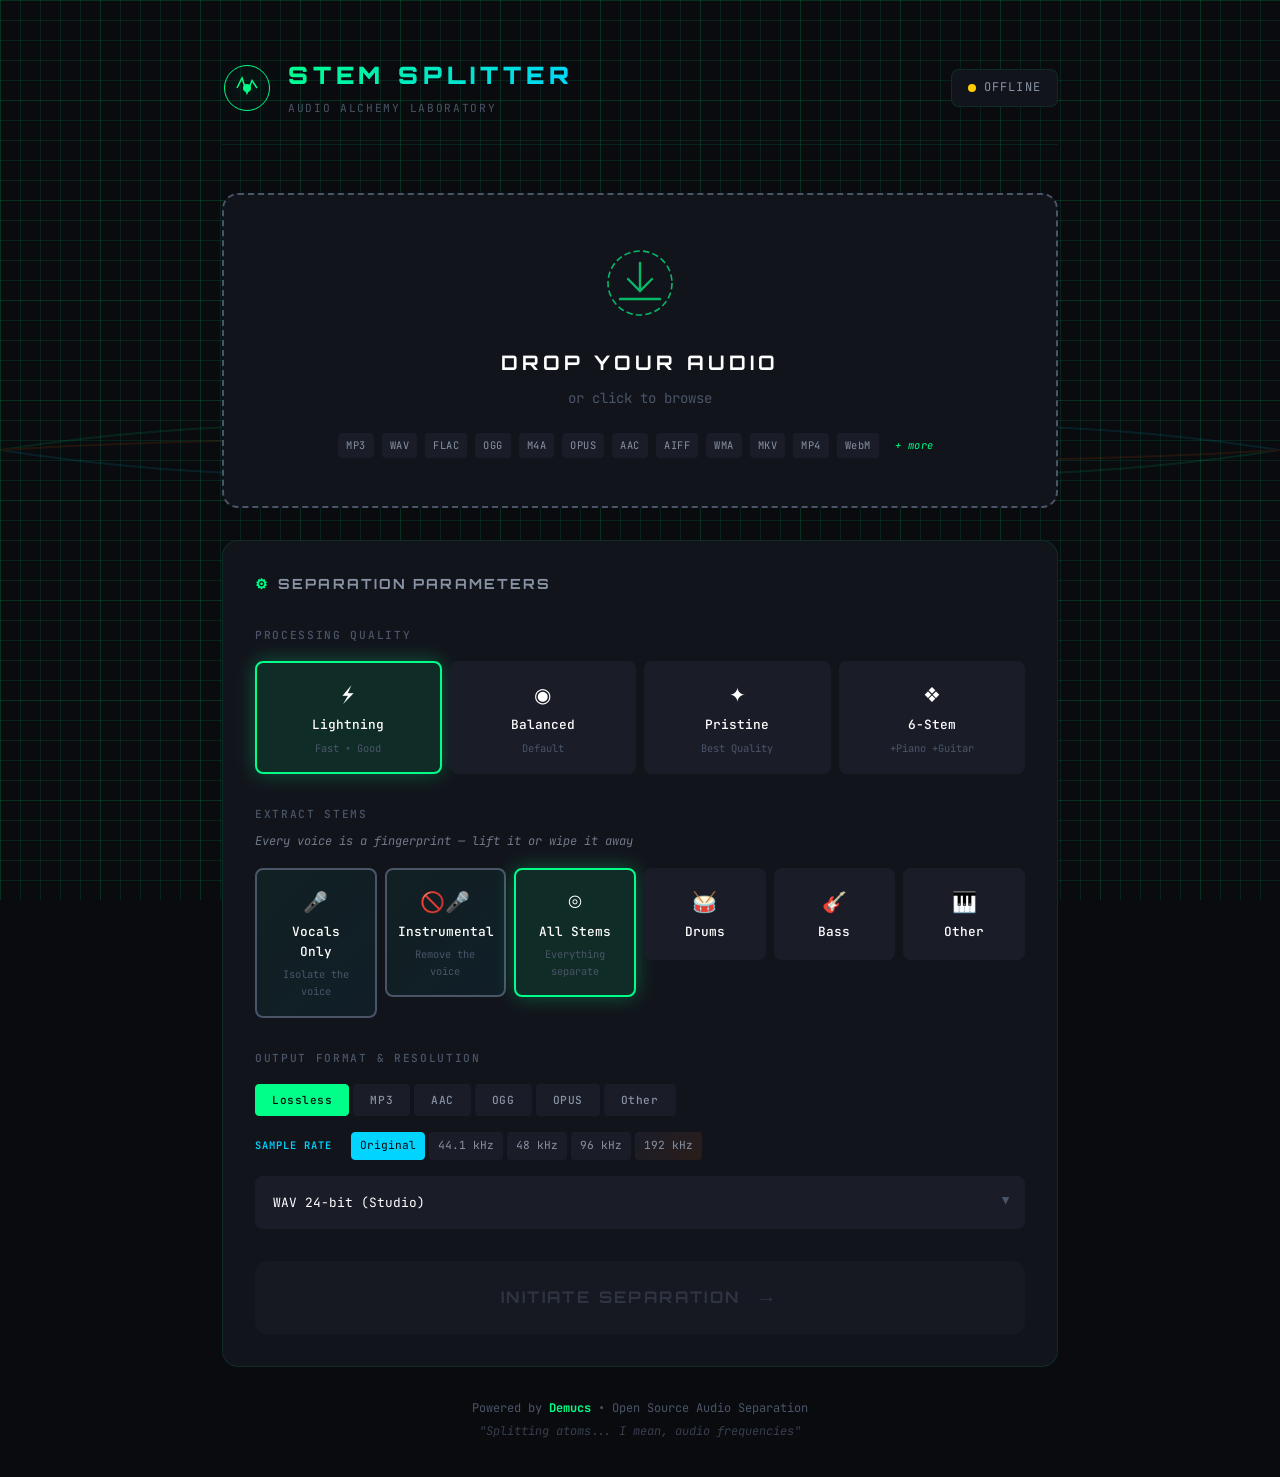
==== templates/index.html @ d4961a76 "🎛️ Initial commit: STEM SPLITTER - Audio Alchemy Laboratory Features: - Drag & drop any audio format" ====
<!DOCTYPE html>
<html lang="en">
<head>
    <meta charset="UTF-8">
    <meta name="viewport" content="width=device-width, initial-scale=1.0">
    <title>STEM SPLITTER | Audio Alchemy Lab</title>
    <link rel="preconnect" href="https://fonts.googleapis.com">
    <link rel="preconnect" href="https://fonts.gstatic.com" crossorigin>
    <link href="https://fonts.googleapis.com/css2?family=Orbitron:wght@400;700;900&family=JetBrains+Mono:wght@300;400;500&display=swap" rel="stylesheet">
    <link rel="stylesheet" href="/static/style.css">
</head>
<body>
    <!-- Animated background grid -->
    <div class="grid-bg"></div>
    
    <!-- Oscilloscope lines decoration -->
    <svg class="oscilloscope-bg" viewBox="0 0 1000 200" preserveAspectRatio="none">
        <path class="wave wave-1" d="M0,100 Q250,50 500,100 T1000,100" />
        <path class="wave wave-2" d="M0,100 Q250,150 500,100 T1000,100" />
        <path class="wave wave-3" d="M0,100 Q250,80 500,100 T1000,100" />
    </svg>

    <div class="container">
        <!-- Header -->
        <header class="header">
            <div class="logo">
                <div class="logo-icon">
                    <svg viewBox="0 0 100 100">
                        <circle cx="50" cy="50" r="45" fill="none" stroke="currentColor" stroke-width="2"/>
                        <path d="M30,50 L40,30 L50,60 L60,35 L70,50" fill="none" stroke="currentColor" stroke-width="3"/>
                        <circle cx="50" cy="50" r="8" fill="currentColor"/>
                    </svg>
                </div>
                <div class="logo-text">
                    <h1>STEM SPLITTER</h1>
                    <span class="tagline">Audio Alchemy Laboratory</span>
                </div>
            </div>
            <div class="system-status">
                <div class="status-indicator" id="deviceStatus">
                    <span class="status-dot"></span>
                    <span class="status-text">Detecting...</span>
                </div>
            </div>
        </header>

        <!-- Main Content -->
        <main class="main">
            <!-- Drop Zone -->
            <div class="drop-zone" id="dropZone">
                <div class="drop-zone-content">
                    <div class="drop-icon">
                        <svg viewBox="0 0 100 100">
                            <circle cx="50" cy="50" r="40" fill="none" stroke="currentColor" stroke-width="2" stroke-dasharray="8 4"/>
                            <path d="M50,25 L50,60 M35,45 L50,60 L65,45" fill="none" stroke="currentColor" stroke-width="3" stroke-linecap="round"/>
                            <path d="M25,70 L75,70" fill="none" stroke="currentColor" stroke-width="3" stroke-linecap="round"/>
                        </svg>
                    </div>
                    <h2>DROP YOUR AUDIO</h2>
                    <p>or click to browse</p>
                    <div class="format-tags">
                        <span>MP3</span>
                        <span>WAV</span>
                        <span>FLAC</span>
                        <span>OGG</span>
                        <span>M4A</span>
                        <span>OPUS</span>
                        <span>AAC</span>
                        <span>AIFF</span>
                        <span>WMA</span>
                        <span>MKV</span>
                        <span>MP4</span>
                        <span>WebM</span>
                        <span class="format-etc">+ more</span>
                    </div>
                </div>
                <input type="file" id="fileInput" accept="audio/*,video/*,.mp3,.wav,.flac,.ogg,.m4a,.aac,.wma,.aiff,.opus,.ape,.wv,.mka,.mkv,.webm,.ac3,.dts,.alac,.mid,.midi" hidden>
            </div>

            <!-- File Info (shown after file selected) -->
            <div class="file-info hidden" id="fileInfo">
                <div class="file-visualization">
                    <canvas id="waveformCanvas"></canvas>
                </div>
                <div class="file-details">
                    <div class="file-icon">♫</div>
                    <div class="file-meta">
                        <span class="file-name" id="fileName">track.mp3</span>
                        <span class="file-size" id="fileSize">4.2 MB</span>
                    </div>
                    <button class="btn-clear" id="clearFile">✕</button>
                </div>
            </div>

            <!-- Control Panel -->
            <div class="control-panel" id="controlPanel">
                <h3 class="panel-title">
                    <span class="panel-icon">⚙</span>
                    SEPARATION PARAMETERS
                </h3>
                
                <div class="controls-grid">
                    <!-- Quality Selector -->
                    <div class="control-group">
                        <label class="control-label">PROCESSING QUALITY</label>
                        <div class="radio-group" id="qualityGroup">
                            <label class="radio-card">
                                <input type="radio" name="quality" value="lightning" checked>
                                <div class="radio-content">
                                    <span class="radio-icon">⚡</span>
                                    <span class="radio-title">Lightning</span>
                                    <span class="radio-desc">Fast • Good</span>
                                </div>
                            </label>
                            <label class="radio-card">
                                <input type="radio" name="quality" value="balanced">
                                <div class="radio-content">
                                    <span class="radio-icon">◉</span>
                                    <span class="radio-title">Balanced</span>
                                    <span class="radio-desc">Default</span>
                                </div>
                            </label>
                            <label class="radio-card">
                                <input type="radio" name="quality" value="pristine">
                                <div class="radio-content">
                                    <span class="radio-icon">✦</span>
                                    <span class="radio-title">Pristine</span>
                                    <span class="radio-desc">Best Quality</span>
                                </div>
                            </label>
                            <label class="radio-card">
                                <input type="radio" name="quality" value="6stem">
                                <div class="radio-content">
                                    <span class="radio-icon">❖</span>
                                    <span class="radio-title">6-Stem</span>
                                    <span class="radio-desc">+Piano +Guitar</span>
                                </div>
                            </label>
                        </div>
                    </div>

                    <!-- Stem Selector -->
                    <div class="control-group">
                        <label class="control-label">EXTRACT STEMS</label>
                        <p class="control-hint">Every voice is a fingerprint — lift it or wipe it away</p>
                        <div class="radio-group stem-group" id="stemGroup">
                            <label class="radio-card featured">
                                <input type="radio" name="stems" value="vocals">
                                <div class="radio-content">
                                    <span class="radio-icon">🎤</span>
                                    <span class="radio-title">Vocals Only</span>
                                    <span class="radio-desc">Isolate the voice</span>
                                </div>
                            </label>
                            <label class="radio-card featured">
                                <input type="radio" name="stems" value="instrumental">
                                <div class="radio-content">
                                    <span class="radio-icon">🚫🎤</span>
                                    <span class="radio-title">Instrumental</span>
                                    <span class="radio-desc">Remove the voice</span>
                                </div>
                            </label>
                            <label class="radio-card">
                                <input type="radio" name="stems" value="all" checked>
                                <div class="radio-content">
                                    <span class="radio-icon">◎</span>
                                    <span class="radio-title">All Stems</span>
                                    <span class="radio-desc">Everything separate</span>
                                </div>
                            </label>
                            <label class="radio-card">
                                <input type="radio" name="stems" value="drums">
                                <div class="radio-content">
                                    <span class="radio-icon">🥁</span>
                                    <span class="radio-title">Drums</span>
                                </div>
                            </label>
                            <label class="radio-card">
                                <input type="radio" name="stems" value="bass">
                                <div class="radio-content">
                                    <span class="radio-icon">🎸</span>
                                    <span class="radio-title">Bass</span>
                                </div>
                            </label>
                            <label class="radio-card">
                                <input type="radio" name="stems" value="other">
                                <div class="radio-content">
                                    <span class="radio-icon">🎹</span>
                                    <span class="radio-title">Other</span>
                                </div>
                            </label>
                        </div>
                    </div>

                    <!-- Output Format -->
                    <div class="control-group">
                        <label class="control-label">OUTPUT FORMAT & RESOLUTION</label>
                        <div class="format-grid">
                            <!-- Format Type Selector -->
                            <div class="format-type-selector">
                                <button type="button" class="format-type-btn active" data-type="lossless">Lossless</button>
                                <button type="button" class="format-type-btn" data-type="mp3">MP3</button>
                                <button type="button" class="format-type-btn" data-type="aac">AAC</button>
                                <button type="button" class="format-type-btn" data-type="ogg">OGG</button>
                                <button type="button" class="format-type-btn" data-type="opus">OPUS</button>
                                <button type="button" class="format-type-btn" data-type="other">Other</button>
                            </div>
                            
                            <!-- Sample Rate Selector -->
                            <div class="sample-rate-selector">
                                <label class="sr-label">SAMPLE RATE</label>
                                <div class="sr-options">
                                    <label class="sr-option">
                                        <input type="radio" name="sampleRate" value="" checked>
                                        <span>Original</span>
                                    </label>
                                    <label class="sr-option">
                                        <input type="radio" name="sampleRate" value="44100">
                                        <span>44.1 kHz</span>
                                    </label>
                                    <label class="sr-option">
                                        <input type="radio" name="sampleRate" value="48000">
                                        <span>48 kHz</span>
                                    </label>
                                    <label class="sr-option">
                                        <input type="radio" name="sampleRate" value="96000">
                                        <span>96 kHz</span>
                                    </label>
                                    <label class="sr-option hires">
                                        <input type="radio" name="sampleRate" value="192000">
                                        <span>192 kHz</span>
                                    </label>
                                </div>
                            </div>
                            
                            <!-- Format Options (dynamically shown) -->
                            <div class="select-wrapper">
                                <select id="formatSelect" class="format-select">
                                    <!-- LOSSLESS -->
                                    <optgroup label="═══ WAV (Uncompressed) ═══">
                                        <option value="wav_16bit">WAV 16-bit (CD Quality)</option>
                                        <option value="wav_24bit" selected>WAV 24-bit (Studio)</option>
                                        <option value="wav_32bit">WAV 32-bit (Maximum)</option>
                                        <option value="wav_32float">WAV 32-bit Float (Pro)</option>
                                    </optgroup>
                                    <optgroup label="═══ FLAC (Lossless Compressed) ═══">
                                        <option value="flac_16bit">FLAC 16-bit</option>
                                        <option value="flac_24bit">FLAC 24-bit</option>
                                    </optgroup>
                                    <optgroup label="═══ AIFF (Apple Lossless) ═══">
                                        <option value="aiff_16bit">AIFF 16-bit</option>
                                        <option value="aiff_24bit">AIFF 24-bit</option>
                                    </optgroup>
                                    <optgroup label="═══ ALAC ═══">
                                        <option value="alac">ALAC (Apple Lossless)</option>
                                    </optgroup>
                                    
                                    <!-- MP3 -->
                                    <optgroup label="═══ MP3 (CBR) ═══">
                                        <option value="mp3_320">MP3 320 kbps (Best)</option>
                                        <option value="mp3_256">MP3 256 kbps</option>
                                        <option value="mp3_192">MP3 192 kbps</option>
                                        <option value="mp3_128">MP3 128 kbps</option>
                                    </optgroup>
                                    <optgroup label="═══ MP3 (VBR) ═══">
                                        <option value="mp3_v0">MP3 V0 (VBR Best ~245kbps)</option>
                                        <option value="mp3_v2">MP3 V2 (VBR High ~190kbps)</option>
                                    </optgroup>
                                    
                                    <!-- AAC -->
                                    <optgroup label="═══ AAC/M4A ═══">
                                        <option value="aac_256">AAC 256 kbps</option>
                                        <option value="aac_192">AAC 192 kbps</option>
                                        <option value="aac_128">AAC 128 kbps</option>
                                    </optgroup>
                                    
                                    <!-- OGG -->
                                    <optgroup label="═══ OGG Vorbis ═══">
                                        <option value="ogg_q10">OGG Q10 (~500kbps Best)</option>
                                        <option value="ogg_q8">OGG Q8 (~256kbps)</option>
                                        <option value="ogg_q6">OGG Q6 (~192kbps)</option>
                                        <option value="ogg_q4">OGG Q4 (~128kbps)</option>
                                    </optgroup>
                                    
                                    <!-- OPUS -->
                                    <optgroup label="═══ OPUS (Modern) ═══">
                                        <option value="opus_256">OPUS 256 kbps</option>
                                        <option value="opus_192">OPUS 192 kbps</option>
                                        <option value="opus_128">OPUS 128 kbps</option>
                                        <option value="opus_96">OPUS 96 kbps</option>
                                        <option value="opus_64">OPUS 64 kbps (Voice)</option>
                                    </optgroup>
                                    
                                    <!-- OTHER -->
                                    <optgroup label="═══ WMA ═══">
                                        <option value="wma_192">WMA 192 kbps</option>
                                        <option value="wma_128">WMA 128 kbps</option>
                                    </optgroup>
                                    <optgroup label="═══ AC3 (Dolby) ═══">
                                        <option value="ac3_448">AC3 448 kbps (DVD)</option>
                                        <option value="ac3_384">AC3 384 kbps</option>
                                        <option value="ac3_256">AC3 256 kbps</option>
                                    </optgroup>
                                </select>
                                <span class="select-arrow">▼</span>
                            </div>
                        </div>
                    </div>
                </div>

                <!-- Process Button -->
                <button class="btn-process" id="processBtn" disabled>
                    <span class="btn-text">INITIATE SEPARATION</span>
                    <span class="btn-icon">→</span>
                </button>
            </div>

            <!-- Processing State -->
            <div class="processing-state hidden" id="processingState">
                <div class="processing-animation">
                    <div class="wave-container">
                        <div class="processing-wave"></div>
                        <div class="processing-wave"></div>
                        <div class="processing-wave"></div>
                        <div class="processing-wave"></div>
                    </div>
                </div>
                <h3>SEPARATING AUDIO FREQUENCIES</h3>
                <p class="processing-status" id="processingStatus">Initializing Demucs engine...</p>
                <div class="progress-bar">
                    <div class="progress-fill" id="progressFill"></div>
                </div>
            </div>

            <!-- Results -->
            <div class="results hidden" id="results">
                <h3 class="results-title">
                    <span class="success-icon">✓</span>
                    SEPARATION COMPLETE
                </h3>
                <div class="stems-grid" id="stemsGrid">
                    <!-- Dynamically populated -->
                </div>
                <div class="results-actions">
                    <button class="btn-download-all" id="downloadAllBtn">
                        <span>↓</span> Download All Stems
                    </button>
                    <button class="btn-new" id="newSessionBtn">
                        <span>+</span> New Session
                    </button>
                </div>
            </div>
        </main>

        <!-- Footer -->
        <footer class="footer">
            <div class="footer-content">
                <p>Powered by <strong>Demucs</strong> • Open Source Audio Separation</p>
                <p class="footer-tagline">"Splitting atoms... I mean, audio frequencies"</p>
            </div>
        </footer>
    </div>

    <script src="/static/app.js"></script>
</body>
</html>
---- static/style.css ----
/* 
 * STEM SPLITTER - Audio Alchemy Laboratory
 * A physics lab meets recording studio aesthetic
 */

:root {
    /* Core palette - deep space with neon accents */
    --bg-primary: #0a0b0f;
    --bg-secondary: #12141c;
    --bg-tertiary: #1a1d28;
    --bg-card: #151820;
    
    /* Accent colors - oscilloscope inspired */
    --accent-primary: #00ff88;
    --accent-secondary: #00d4ff;
    --accent-tertiary: #ff6b00;
    --accent-glow: rgba(0, 255, 136, 0.3);
    
    /* Text colors */
    --text-primary: #ffffff;
    --text-secondary: #8892a4;
    --text-muted: #4a5568;
    
    /* Status colors */
    --success: #00ff88;
    --warning: #ffcc00;
    --error: #ff4757;
    
    /* Grid lines */
    --grid-color: rgba(0, 255, 136, 0.05);
    --grid-accent: rgba(0, 255, 136, 0.1);
    
    /* Typography */
    --font-display: 'Orbitron', sans-serif;
    --font-mono: 'JetBrains Mono', monospace;
    
    /* Spacing */
    --space-xs: 0.25rem;
    --space-sm: 0.5rem;
    --space-md: 1rem;
    --space-lg: 1.5rem;
    --space-xl: 2rem;
    --space-2xl: 3rem;
    
    /* Border radius */
    --radius-sm: 4px;
    --radius-md: 8px;
    --radius-lg: 12px;
    --radius-xl: 16px;
}

/* Reset & Base */
*, *::before, *::after {
    box-sizing: border-box;
    margin: 0;
    padding: 0;
}

html {
    font-size: 16px;
    scroll-behavior: smooth;
}

body {
    font-family: var(--font-mono);
    background: var(--bg-primary);
    color: var(--text-primary);
    min-height: 100vh;
    overflow-x: hidden;
    line-height: 1.6;
}

/* Animated Grid Background */
.grid-bg {
    position: fixed;
    top: 0;
    left: 0;
    right: 0;
    bottom: 0;
    background-image: 
        linear-gradient(var(--grid-color) 1px, transparent 1px),
        linear-gradient(90deg, var(--grid-color) 1px, transparent 1px),
        linear-gradient(var(--grid-accent) 1px, transparent 1px),
        linear-gradient(90deg, var(--grid-accent) 1px, transparent 1px);
    background-size: 
        100px 100px,
        100px 100px,
        20px 20px,
        20px 20px;
    animation: gridMove 20s linear infinite;
    pointer-events: none;
    z-index: 0;
}

@keyframes gridMove {
    0% { transform: translate(0, 0); }
    100% { transform: translate(20px, 20px); }
}

/* Oscilloscope Background Waves */
.oscilloscope-bg {
    position: fixed;
    top: 50%;
    left: 0;
    width: 100%;
    height: 200px;
    transform: translateY(-50%);
    opacity: 0.1;
    pointer-events: none;
    z-index: 0;
}

.wave {
    fill: none;
    stroke: var(--accent-primary);
    stroke-width: 2;
}

.wave-1 { animation: waveMove1 3s ease-in-out infinite; }
.wave-2 { animation: waveMove2 4s ease-in-out infinite; stroke: var(--accent-secondary); }
.wave-3 { animation: waveMove3 5s ease-in-out infinite; stroke: var(--accent-tertiary); }

@keyframes waveMove1 {
    0%, 100% { d: path("M0,100 Q250,50 500,100 T1000,100"); }
    50% { d: path("M0,100 Q250,150 500,100 T1000,100"); }
}

@keyframes waveMove2 {
    0%, 100% { d: path("M0,100 Q250,150 500,100 T1000,100"); }
    50% { d: path("M0,100 Q250,50 500,100 T1000,100"); }
}

@keyframes waveMove3 {
    0%, 100% { d: path("M0,100 Q250,80 500,100 T1000,100"); }
    50% { d: path("M0,100 Q250,120 500,100 T1000,100"); }
}

/* Container */
.container {
    position: relative;
    z-index: 1;
    max-width: 900px;
    margin: 0 auto;
    padding: var(--space-xl);
    min-height: 100vh;
    display: flex;
    flex-direction: column;
}

/* Header */
.header {
    display: flex;
    justify-content: space-between;
    align-items: center;
    padding: var(--space-lg) 0;
    border-bottom: 1px solid var(--grid-accent);
    margin-bottom: var(--space-2xl);
}

.logo {
    display: flex;
    align-items: center;
    gap: var(--space-md);
}

.logo-icon {
    width: 50px;
    height: 50px;
    color: var(--accent-primary);
    filter: drop-shadow(0 0 10px var(--accent-glow));
}

.logo-text h1 {
    font-family: var(--font-display);
    font-size: 1.5rem;
    font-weight: 900;
    letter-spacing: 0.2em;
    background: linear-gradient(135deg, var(--accent-primary), var(--accent-secondary));
    -webkit-background-clip: text;
    -webkit-text-fill-color: transparent;
    background-clip: text;
}

.tagline {
    font-size: 0.7rem;
    color: var(--text-muted);
    letter-spacing: 0.15em;
    text-transform: uppercase;
}

.system-status {
    display: flex;
    align-items: center;
}

.status-indicator {
    display: flex;
    align-items: center;
    gap: var(--space-sm);
    padding: var(--space-sm) var(--space-md);
    background: var(--bg-secondary);
    border: 1px solid var(--grid-accent);
    border-radius: var(--radius-md);
}

.status-dot {
    width: 8px;
    height: 8px;
    border-radius: 50%;
    background: var(--warning);
    animation: pulse 2s ease-in-out infinite;
}

.status-dot.active {
    background: var(--success);
}

@keyframes pulse {
    0%, 100% { opacity: 1; }
    50% { opacity: 0.5; }
}

.status-text {
    font-size: 0.75rem;
    color: var(--text-secondary);
    text-transform: uppercase;
    letter-spacing: 0.1em;
}

/* Main Content */
.main {
    flex: 1;
    display: flex;
    flex-direction: column;
    gap: var(--space-xl);
}

/* Drop Zone */
.drop-zone {
    border: 2px dashed var(--text-muted);
    border-radius: var(--radius-xl);
    padding: var(--space-2xl);
    text-align: center;
    cursor: pointer;
    transition: all 0.3s ease;
    background: var(--bg-secondary);
    position: relative;
    overflow: hidden;
}

.drop-zone::before {
    content: '';
    position: absolute;
    top: 0;
    left: 0;
    right: 0;
    bottom: 0;
    background: radial-gradient(circle at center, var(--accent-glow) 0%, transparent 70%);
    opacity: 0;
    transition: opacity 0.3s ease;
}

.drop-zone:hover,
.drop-zone.dragover {
    border-color: var(--accent-primary);
    transform: scale(1.01);
}

.drop-zone:hover::before,
.drop-zone.dragover::before {
    opacity: 1;
}

.drop-zone-content {
    position: relative;
    z-index: 1;
}

.drop-icon {
    width: 80px;
    height: 80px;
    margin: 0 auto var(--space-lg);
    color: var(--accent-primary);
    opacity: 0.7;
    transition: all 0.3s ease;
}

.drop-zone:hover .drop-icon {
    opacity: 1;
    transform: translateY(-5px);
}

.drop-zone h2 {
    font-family: var(--font-display);
    font-size: 1.25rem;
    font-weight: 700;
    letter-spacing: 0.2em;
    margin-bottom: var(--space-sm);
}

.drop-zone p {
    color: var(--text-muted);
    font-size: 0.875rem;
    margin-bottom: var(--space-lg);
}

.format-tags {
    display: flex;
    justify-content: center;
    gap: var(--space-sm);
    flex-wrap: wrap;
}

.format-tags span {
    padding: var(--space-xs) var(--space-sm);
    background: var(--bg-tertiary);
    border-radius: var(--radius-sm);
    font-size: 0.65rem;
    color: var(--text-secondary);
    letter-spacing: 0.05em;
}

.format-tags .format-etc {
    background: transparent;
    color: var(--accent-primary);
    font-style: italic;
}

/* File Info */
.file-info {
    background: var(--bg-secondary);
    border: 1px solid var(--grid-accent);
    border-radius: var(--radius-lg);
    overflow: hidden;
}

.file-visualization {
    height: 80px;
    background: var(--bg-tertiary);
    position: relative;
}

#waveformCanvas {
    width: 100%;
    height: 100%;
}

.file-details {
    display: flex;
    align-items: center;
    gap: var(--space-md);
    padding: var(--space-md);
}

.file-icon {
    width: 40px;
    height: 40px;
    display: flex;
    align-items: center;
    justify-content: center;
    background: linear-gradient(135deg, var(--accent-primary), var(--accent-secondary));
    border-radius: var(--radius-md);
    font-size: 1.25rem;
}

.file-meta {
    flex: 1;
    display: flex;
    flex-direction: column;
}

.file-name {
    font-weight: 500;
    color: var(--text-primary);
}

.file-size {
    font-size: 0.75rem;
    color: var(--text-muted);
}

.btn-clear {
    width: 32px;
    height: 32px;
    border: none;
    background: var(--bg-tertiary);
    color: var(--text-secondary);
    border-radius: var(--radius-sm);
    cursor: pointer;
    transition: all 0.2s ease;
}

.btn-clear:hover {
    background: var(--error);
    color: white;
}

/* Control Panel */
.control-panel {
    background: var(--bg-secondary);
    border: 1px solid var(--grid-accent);
    border-radius: var(--radius-xl);
    padding: var(--space-xl);
}

.panel-title {
    font-family: var(--font-display);
    font-size: 0.875rem;
    font-weight: 700;
    letter-spacing: 0.15em;
    color: var(--text-secondary);
    margin-bottom: var(--space-xl);
    display: flex;
    align-items: center;
    gap: var(--space-sm);
}

.panel-icon {
    color: var(--accent-primary);
}

.controls-grid {
    display: flex;
    flex-direction: column;
    gap: var(--space-xl);
}

.control-group {
    display: flex;
    flex-direction: column;
    gap: var(--space-md);
}

.control-label {
    font-size: 0.7rem;
    font-weight: 500;
    letter-spacing: 0.15em;
    color: var(--text-muted);
    text-transform: uppercase;
}

.control-hint {
    font-size: 0.75rem;
    color: var(--text-secondary);
    font-style: italic;
    margin-top: calc(-1 * var(--space-sm));
    opacity: 0.8;
}

/* Radio Cards */
.radio-group {
    display: grid;
    grid-template-columns: repeat(auto-fit, minmax(120px, 1fr));
    gap: var(--space-sm);
}

.stem-group {
    grid-template-columns: repeat(auto-fit, minmax(100px, 1fr));
}

.radio-card {
    cursor: pointer;
}

.radio-card input {
    display: none;
}

.radio-content {
    display: flex;
    flex-direction: column;
    align-items: center;
    gap: var(--space-xs);
    padding: var(--space-md);
    background: var(--bg-tertiary);
    border: 2px solid transparent;
    border-radius: var(--radius-md);
    transition: all 0.2s ease;
    text-align: center;
}

.radio-card:hover .radio-content {
    border-color: var(--text-muted);
}

.radio-card input:checked + .radio-content {
    border-color: var(--accent-primary);
    background: rgba(0, 255, 136, 0.1);
    box-shadow: 0 0 20px var(--accent-glow);
}

/* Featured stem options - vocals & instrumental */
.radio-card.featured .radio-content {
    border-color: var(--text-muted);
    background: linear-gradient(135deg, rgba(0, 255, 136, 0.05), rgba(0, 212, 255, 0.05));
}

.radio-card.featured:hover .radio-content {
    border-color: var(--accent-secondary);
}

.radio-card.featured input:checked + .radio-content {
    border-color: var(--accent-secondary);
    background: linear-gradient(135deg, rgba(0, 255, 136, 0.15), rgba(0, 212, 255, 0.15));
    box-shadow: 0 0 25px rgba(0, 212, 255, 0.3);
}

.radio-icon {
    font-size: 1.25rem;
}

.radio-title {
    font-size: 0.8rem;
    font-weight: 500;
}

.radio-desc {
    font-size: 0.65rem;
    color: var(--text-muted);
}

/* Format Grid */
.format-grid {
    display: flex;
    flex-direction: column;
    gap: var(--space-md);
}

/* Sample Rate Selector */
.sample-rate-selector {
    display: flex;
    align-items: center;
    gap: var(--space-md);
    flex-wrap: wrap;
}

.sr-label {
    font-size: 0.65rem;
    font-weight: 600;
    letter-spacing: 0.1em;
    color: var(--accent-secondary);
    min-width: 80px;
}

.sr-options {
    display: flex;
    gap: var(--space-xs);
    flex-wrap: wrap;
}

.sr-option {
    cursor: pointer;
}

.sr-option input {
    display: none;
}

.sr-option span {
    display: block;
    padding: var(--space-xs) var(--space-sm);
    background: var(--bg-tertiary);
    border: 1px solid transparent;
    border-radius: var(--radius-sm);
    font-size: 0.7rem;
    color: var(--text-secondary);
    transition: all 0.2s ease;
}

.sr-option:hover span {
    border-color: var(--text-muted);
    color: var(--text-primary);
}

.sr-option input:checked + span {
    background: var(--accent-secondary);
    color: var(--bg-primary);
    border-color: var(--accent-secondary);
}

.sr-option.hires span {
    background: linear-gradient(135deg, var(--bg-tertiary), rgba(255, 107, 0, 0.1));
}

.sr-option.hires input:checked + span {
    background: linear-gradient(135deg, var(--accent-tertiary), #ff8c00);
    border-color: var(--accent-tertiary);
}

/* Format Type Selector (tabs) */
.format-type-selector {
    display: flex;
    flex-wrap: wrap;
    gap: var(--space-xs);
}

.format-type-btn {
    padding: var(--space-sm) var(--space-md);
    background: var(--bg-tertiary);
    border: 1px solid transparent;
    border-radius: var(--radius-sm);
    color: var(--text-secondary);
    font-family: var(--font-mono);
    font-size: 0.7rem;
    font-weight: 500;
    letter-spacing: 0.05em;
    cursor: pointer;
    transition: all 0.2s ease;
}

.format-type-btn:hover {
    color: var(--text-primary);
    border-color: var(--text-muted);
}

.format-type-btn.active {
    background: var(--accent-primary);
    color: var(--bg-primary);
    border-color: var(--accent-primary);
}

/* Select Dropdown */
.select-wrapper {
    position: relative;
}

.format-select {
    width: 100%;
    padding: var(--space-md);
    background: var(--bg-tertiary);
    border: 2px solid transparent;
    border-radius: var(--radius-md);
    color: var(--text-primary);
    font-family: var(--font-mono);
    font-size: 0.8rem;
    cursor: pointer;
    appearance: none;
    transition: all 0.2s ease;
}

.format-select:focus {
    outline: none;
    border-color: var(--accent-primary);
}

.format-select optgroup {
    background: var(--bg-secondary);
    color: var(--accent-primary);
    font-weight: 600;
    font-size: 0.7rem;
    padding: var(--space-sm) 0;
}

.format-select option {
    background: var(--bg-tertiary);
    color: var(--text-primary);
    padding: var(--space-sm);
}

.select-arrow {
    position: absolute;
    right: var(--space-md);
    top: 50%;
    transform: translateY(-50%);
    color: var(--text-muted);
    pointer-events: none;
    font-size: 0.75rem;
}

/* Process Button */
.btn-process {
    width: 100%;
    margin-top: var(--space-xl);
    padding: var(--space-lg);
    background: linear-gradient(135deg, var(--accent-primary), #00cc6a);
    border: none;
    border-radius: var(--radius-lg);
    color: var(--bg-primary);
    font-family: var(--font-display);
    font-size: 1rem;
    font-weight: 700;
    letter-spacing: 0.15em;
    cursor: pointer;
    display: flex;
    align-items: center;
    justify-content: center;
    gap: var(--space-md);
    transition: all 0.3s ease;
    position: relative;
    overflow: hidden;
}

.btn-process::before {
    content: '';
    position: absolute;
    top: 0;
    left: -100%;
    width: 100%;
    height: 100%;
    background: linear-gradient(90deg, transparent, rgba(255,255,255,0.2), transparent);
    transition: left 0.5s ease;
}

.btn-process:hover:not(:disabled)::before {
    left: 100%;
}

.btn-process:hover:not(:disabled) {
    transform: translateY(-2px);
    box-shadow: 0 10px 30px rgba(0, 255, 136, 0.3);
}

.btn-process:disabled {
    opacity: 0.5;
    cursor: not-allowed;
    background: var(--bg-tertiary);
    color: var(--text-muted);
}

.btn-icon {
    font-size: 1.25rem;
    transition: transform 0.3s ease;
}

.btn-process:hover:not(:disabled) .btn-icon {
    transform: translateX(5px);
}

/* Processing State */
.processing-state {
    text-align: center;
    padding: var(--space-2xl);
    background: var(--bg-secondary);
    border: 1px solid var(--grid-accent);
    border-radius: var(--radius-xl);
}

.processing-animation {
    margin-bottom: var(--space-xl);
}

.wave-container {
    display: flex;
    justify-content: center;
    align-items: center;
    gap: 8px;
    height: 60px;
}

.processing-wave {
    width: 8px;
    height: 40px;
    background: linear-gradient(to top, var(--accent-primary), var(--accent-secondary));
    border-radius: 4px;
    animation: waveAnimation 1s ease-in-out infinite;
}

.processing-wave:nth-child(1) { animation-delay: 0s; }
.processing-wave:nth-child(2) { animation-delay: 0.1s; }
.processing-wave:nth-child(3) { animation-delay: 0.2s; }
.processing-wave:nth-child(4) { animation-delay: 0.3s; }

@keyframes waveAnimation {
    0%, 100% { transform: scaleY(0.5); }
    50% { transform: scaleY(1.5); }
}

.processing-state h3 {
    font-family: var(--font-display);
    font-size: 1rem;
    letter-spacing: 0.15em;
    margin-bottom: var(--space-sm);
}

.processing-status {
    color: var(--text-secondary);
    font-size: 0.875rem;
    margin-bottom: var(--space-lg);
}

.progress-bar {
    height: 4px;
    background: var(--bg-tertiary);
    border-radius: 2px;
    overflow: hidden;
}

.progress-fill {
    height: 100%;
    width: 0%;
    background: linear-gradient(90deg, var(--accent-primary), var(--accent-secondary));
    border-radius: 2px;
    transition: width 0.3s ease;
    animation: progressPulse 2s ease-in-out infinite;
}

@keyframes progressPulse {
    0%, 100% { opacity: 1; }
    50% { opacity: 0.7; }
}

/* Results */
.results {
    background: var(--bg-secondary);
    border: 1px solid var(--accent-primary);
    border-radius: var(--radius-xl);
    padding: var(--space-xl);
    box-shadow: 0 0 30px var(--accent-glow);
}

.results-title {
    font-family: var(--font-display);
    font-size: 1rem;
    letter-spacing: 0.15em;
    color: var(--accent-primary);
    margin-bottom: var(--space-xl);
    display: flex;
    align-items: center;
    gap: var(--space-sm);
}

.success-icon {
    width: 24px;
    height: 24px;
    display: flex;
    align-items: center;
    justify-content: center;
    background: var(--accent-primary);
    color: var(--bg-primary);
    border-radius: 50%;
    font-weight: bold;
}

.stems-grid {
    display: grid;
    grid-template-columns: repeat(auto-fit, minmax(150px, 1fr));
    gap: var(--space-md);
    margin-bottom: var(--space-xl);
}

.stem-card {
    background: var(--bg-tertiary);
    border-radius: var(--radius-md);
    padding: var(--space-lg);
    text-align: center;
    transition: all 0.2s ease;
    cursor: pointer;
}

.stem-card:hover {
    transform: translateY(-3px);
    box-shadow: 0 5px 20px rgba(0, 0, 0, 0.3);
}

.stem-icon {
    font-size: 2rem;
    margin-bottom: var(--space-sm);
}

.stem-name {
    font-weight: 500;
    text-transform: capitalize;
    margin-bottom: var(--space-xs);
}

.stem-format {
    font-size: 0.7rem;
    color: var(--text-muted);
}

.stem-download {
    display: inline-block;
    margin-top: var(--space-sm);
    padding: var(--space-xs) var(--space-sm);
    background: var(--accent-primary);
    color: var(--bg-primary);
    border-radius: var(--radius-sm);
    font-size: 0.7rem;
    font-weight: 600;
    text-decoration: none;
    transition: all 0.2s ease;
}

.stem-download:hover {
    background: var(--accent-secondary);
}

.results-actions {
    display: flex;
    gap: var(--space-md);
}

.btn-download-all,
.btn-new {
    flex: 1;
    padding: var(--space-md);
    border: none;
    border-radius: var(--radius-md);
    font-family: var(--font-mono);
    font-size: 0.875rem;
    font-weight: 500;
    cursor: pointer;
    display: flex;
    align-items: center;
    justify-content: center;
    gap: var(--space-sm);
    transition: all 0.2s ease;
}

.btn-download-all {
    background: var(--accent-primary);
    color: var(--bg-primary);
}

.btn-download-all:hover {
    background: var(--accent-secondary);
}

.btn-new {
    background: var(--bg-tertiary);
    color: var(--text-primary);
    border: 1px solid var(--text-muted);
}

.btn-new:hover {
    border-color: var(--accent-primary);
    color: var(--accent-primary);
}

/* Footer */
.footer {
    margin-top: auto;
    padding-top: var(--space-xl);
    text-align: center;
}

.footer-content p {
    font-size: 0.75rem;
    color: var(--text-muted);
    margin-bottom: var(--space-xs);
}

.footer-content strong {
    color: var(--accent-primary);
}

.footer-tagline {
    font-style: italic;
    opacity: 0.7;
}

/* Utilities */
.hidden {
    display: none !important;
}

/* Responsive */
@media (max-width: 768px) {
    .container {
        padding: var(--space-md);
    }
    
    .header {
        flex-direction: column;
        gap: var(--space-md);
        text-align: center;
    }
    
    .logo {
        flex-direction: column;
    }
    
    .radio-group {
        grid-template-columns: repeat(2, 1fr);
    }
    
    .results-actions {
        flex-direction: column;
    }
}

/* Animations for page load */
@keyframes fadeInUp {
    from {
        opacity: 0;
        transform: translateY(20px);
    }
    to {
        opacity: 1;
        transform: translateY(0);
    }
}

.header { animation: fadeInUp 0.5s ease; }
.drop-zone { animation: fadeInUp 0.5s ease 0.1s backwards; }
.control-panel { animation: fadeInUp 0.5s ease 0.2s backwards; }
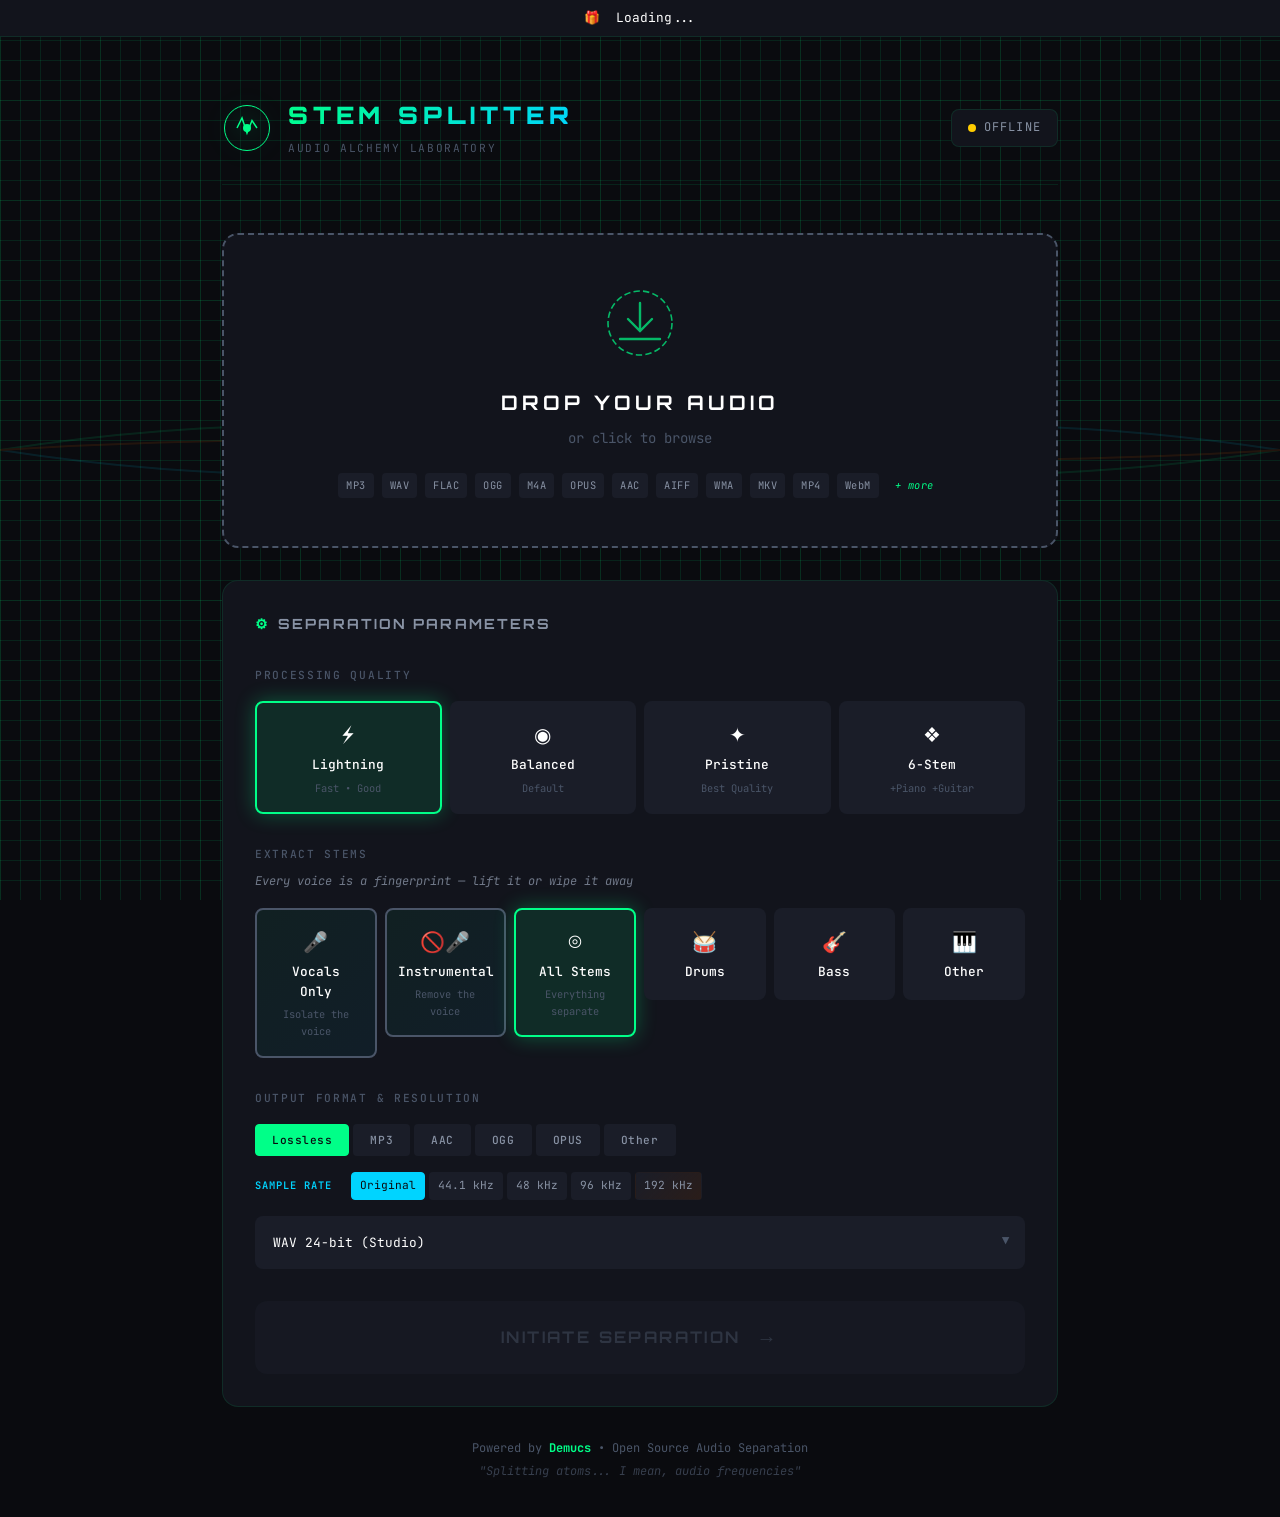
==== commit ef5cf37d: "💳 Stripe payment integration + trial system Features: - 2 free songs trial for new users - $40 one-t" ====
--- a/templates/index.html
+++ b/templates/index.html
@@ -20,6 +20,14 @@
         <path class="wave wave-3" d="M0,100 Q250,80 500,100 T1000,100" />
     </svg>
 
+    <!-- License Status Bar -->
+    <div class="license-bar" id="licenseBar">
+        <div class="license-status trial">
+            <span class="license-icon">🎁</span>
+            <span class="license-text">Loading...</span>
+        </div>
+    </div>
+
     <div class="container">
         <!-- Header -->
         <header class="header">
--- a/static/style.css
+++ b/static/style.css
@@ -995,3 +995,245 @@
 .drop-zone { animation: fadeInUp 0.5s ease 0.1s backwards; }
 .control-panel { animation: fadeInUp 0.5s ease 0.2s backwards; }
 
+/* ═══════════════════════════════════════════════════════════════════════════════
+   LICENSE BAR & UPGRADE MODAL
+   ═══════════════════════════════════════════════════════════════════════════════ */
+
+.license-bar {
+    position: fixed;
+    top: 0;
+    left: 0;
+    right: 0;
+    z-index: 100;
+    background: var(--bg-secondary);
+    border-bottom: 1px solid var(--grid-accent);
+    padding: var(--space-sm) var(--space-xl);
+}
+
+.license-status {
+    display: flex;
+    align-items: center;
+    justify-content: center;
+    gap: var(--space-md);
+    font-size: 0.8rem;
+}
+
+.license-status.trial .license-icon {
+    animation: pulse 2s ease-in-out infinite;
+}
+
+.license-status.licensed {
+    color: var(--accent-primary);
+}
+
+.license-bar.licensed {
+    background: linear-gradient(90deg, rgba(0, 255, 136, 0.1), transparent, rgba(0, 255, 136, 0.1));
+    border-bottom-color: var(--accent-primary);
+}
+
+.license-bar.expired {
+    background: rgba(255, 71, 87, 0.1);
+    border-bottom-color: var(--error);
+}
+
+.license-bar.expired .license-text {
+    color: var(--error);
+}
+
+.btn-upgrade {
+    padding: var(--space-xs) var(--space-md);
+    background: linear-gradient(135deg, var(--accent-primary), var(--accent-secondary));
+    border: none;
+    border-radius: var(--radius-sm);
+    color: var(--bg-primary);
+    font-family: var(--font-mono);
+    font-size: 0.7rem;
+    font-weight: 600;
+    cursor: pointer;
+    transition: all 0.2s ease;
+}
+
+.btn-upgrade:hover {
+    transform: scale(1.05);
+    box-shadow: 0 0 15px var(--accent-glow);
+}
+
+/* Upgrade Modal */
+.upgrade-modal {
+    position: fixed;
+    top: 0;
+    left: 0;
+    right: 0;
+    bottom: 0;
+    background: rgba(0, 0, 0, 0.8);
+    backdrop-filter: blur(10px);
+    display: flex;
+    align-items: center;
+    justify-content: center;
+    z-index: 1000;
+    animation: fadeIn 0.2s ease;
+}
+
+@keyframes fadeIn {
+    from { opacity: 0; }
+    to { opacity: 1; }
+}
+
+.upgrade-modal-content {
+    background: var(--bg-secondary);
+    border: 2px solid var(--accent-primary);
+    border-radius: var(--radius-xl);
+    padding: var(--space-2xl);
+    max-width: 450px;
+    width: 90%;
+    text-align: center;
+    position: relative;
+    box-shadow: 0 0 50px var(--accent-glow);
+    animation: scaleIn 0.3s ease;
+}
+
+@keyframes scaleIn {
+    from { transform: scale(0.9); opacity: 0; }
+    to { transform: scale(1); opacity: 1; }
+}
+
+.modal-close {
+    position: absolute;
+    top: var(--space-md);
+    right: var(--space-md);
+    background: none;
+    border: none;
+    color: var(--text-muted);
+    font-size: 1.25rem;
+    cursor: pointer;
+    transition: color 0.2s;
+}
+
+.modal-close:hover {
+    color: var(--error);
+}
+
+.upgrade-modal h2 {
+    font-family: var(--font-display);
+    font-size: 1.25rem;
+    letter-spacing: 0.1em;
+    margin-bottom: var(--space-lg);
+    background: linear-gradient(135deg, var(--accent-primary), var(--accent-secondary));
+    -webkit-background-clip: text;
+    -webkit-text-fill-color: transparent;
+    background-clip: text;
+}
+
+.upgrade-price {
+    font-size: 2.5rem;
+    font-weight: 700;
+    color: var(--accent-primary);
+    margin-bottom: var(--space-lg);
+}
+
+.upgrade-price span {
+    font-size: 0.9rem;
+    font-weight: 400;
+    color: var(--text-secondary);
+    display: block;
+}
+
+.upgrade-features {
+    list-style: none;
+    text-align: left;
+    margin-bottom: var(--space-xl);
+}
+
+.upgrade-features li {
+    padding: var(--space-sm) 0;
+    color: var(--text-secondary);
+}
+
+.upgrade-features li::before {
+    color: var(--accent-primary);
+    margin-right: var(--space-sm);
+}
+
+.btn-checkout {
+    width: 100%;
+    padding: var(--space-lg);
+    background: linear-gradient(135deg, var(--accent-primary), #00cc6a);
+    border: none;
+    border-radius: var(--radius-md);
+    color: var(--bg-primary);
+    font-family: var(--font-display);
+    font-size: 1rem;
+    font-weight: 700;
+    letter-spacing: 0.1em;
+    cursor: pointer;
+    transition: all 0.3s ease;
+    margin-bottom: var(--space-xl);
+}
+
+.btn-checkout:hover {
+    transform: translateY(-2px);
+    box-shadow: 0 10px 30px rgba(0, 255, 136, 0.3);
+}
+
+.license-input-section {
+    padding-top: var(--space-lg);
+    border-top: 1px solid var(--grid-accent);
+}
+
+.license-input-section p {
+    font-size: 0.8rem;
+    color: var(--text-muted);
+    margin-bottom: var(--space-sm);
+}
+
+.license-input-row {
+    display: flex;
+    gap: var(--space-sm);
+}
+
+.license-input-row input {
+    flex: 1;
+    padding: var(--space-sm) var(--space-md);
+    background: var(--bg-tertiary);
+    border: 1px solid var(--text-muted);
+    border-radius: var(--radius-sm);
+    color: var(--text-primary);
+    font-family: var(--font-mono);
+    font-size: 0.8rem;
+    text-transform: uppercase;
+    letter-spacing: 0.1em;
+}
+
+.license-input-row input:focus {
+    outline: none;
+    border-color: var(--accent-primary);
+}
+
+.license-input-row button {
+    padding: var(--space-sm) var(--space-md);
+    background: var(--bg-tertiary);
+    border: 1px solid var(--accent-primary);
+    border-radius: var(--radius-sm);
+    color: var(--accent-primary);
+    font-family: var(--font-mono);
+    font-size: 0.8rem;
+    cursor: pointer;
+    transition: all 0.2s ease;
+}
+
+.license-input-row button:hover {
+    background: var(--accent-primary);
+    color: var(--bg-primary);
+}
+
+.upgrade-note {
+    font-size: 0.7rem;
+    color: var(--text-muted);
+    margin-top: var(--space-lg);
+}
+
+/* Adjust container for license bar */
+.container {
+    padding-top: calc(var(--space-xl) + 40px);
+}
+
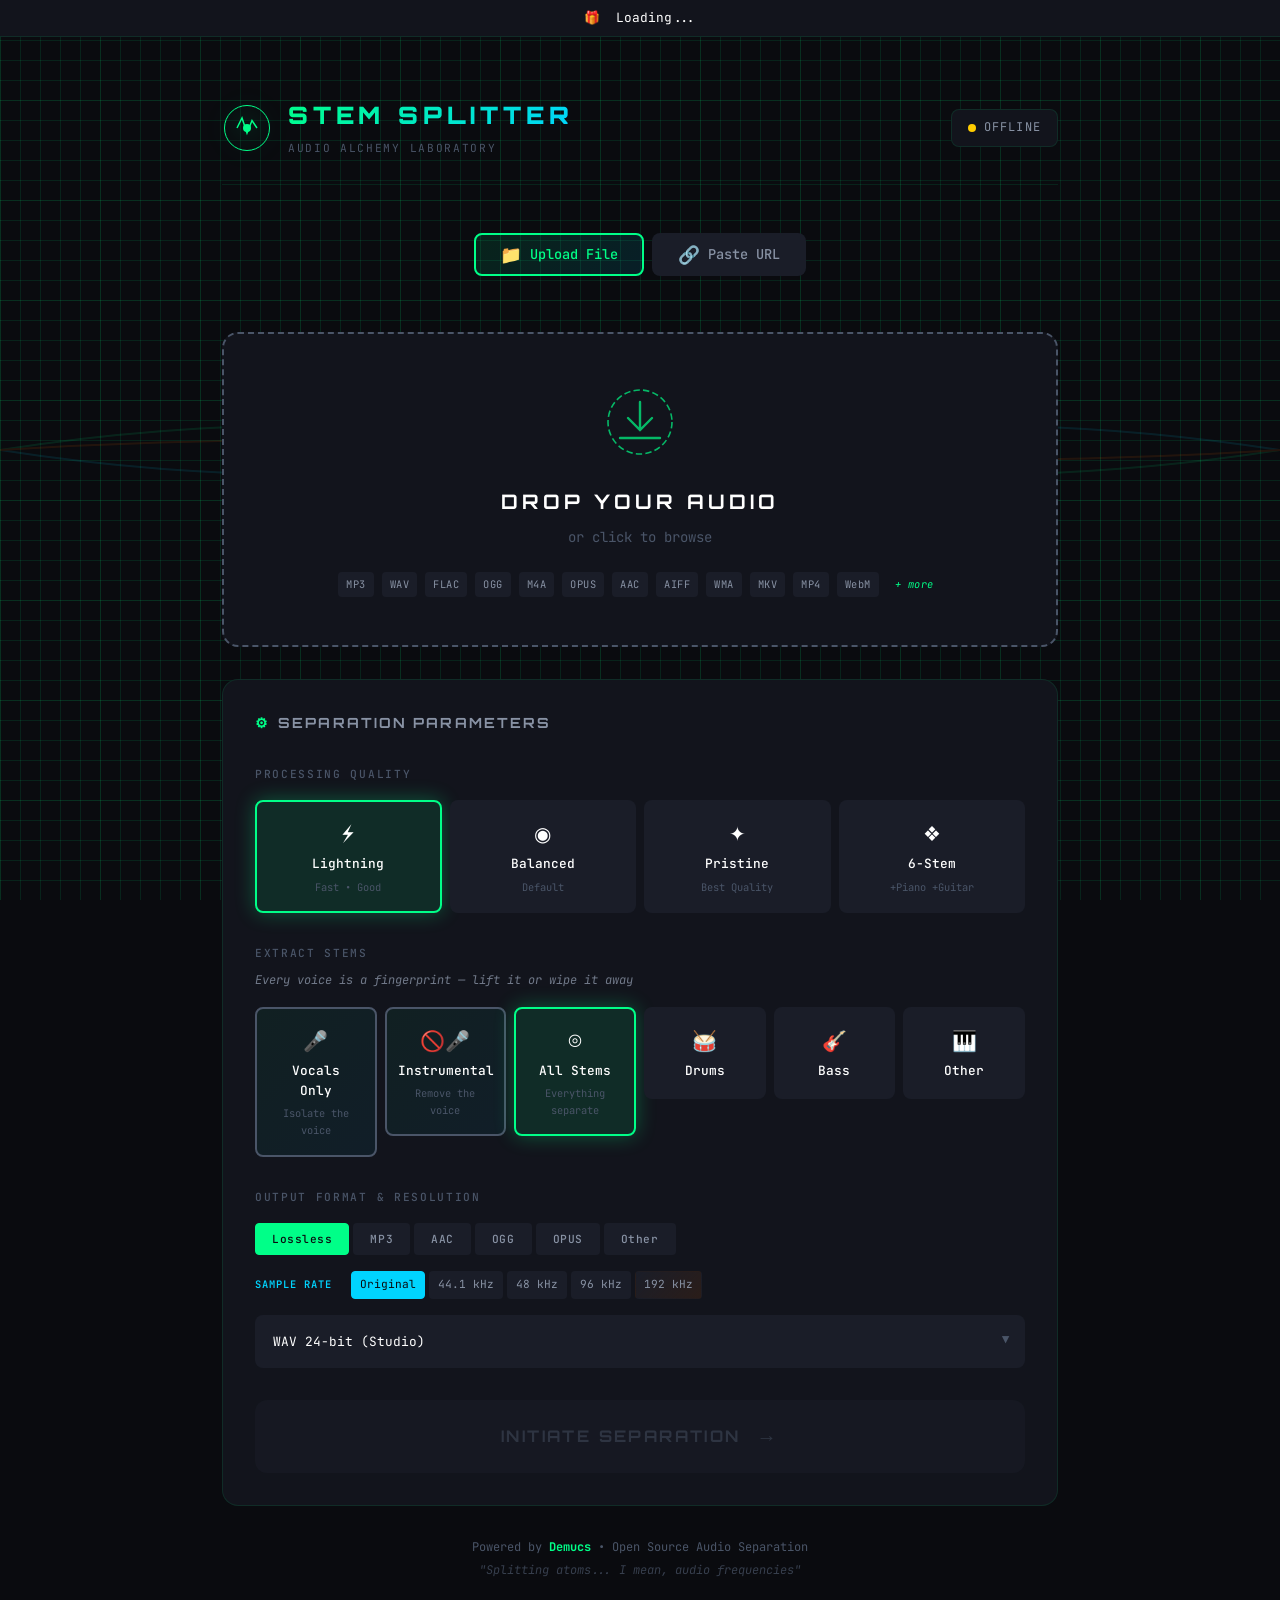
==== commit 3cb62d41: "🔗 Add YouTube/URL extraction feature - Add yt-dlp for URL audio extraction - /api/url-info endpoint " ====
--- a/templates/index.html
+++ b/templates/index.html
@@ -54,6 +54,16 @@
 
         <!-- Main Content -->
         <main class="main">
+            <!-- Input Mode Toggle -->
+            <div class="input-mode-toggle">
+                <button class="mode-btn active" data-mode="file" id="fileModeBtn">
+                    <span class="mode-icon">📁</span> Upload File
+                </button>
+                <button class="mode-btn" data-mode="url" id="urlModeBtn">
+                    <span class="mode-icon">🔗</span> Paste URL
+                </button>
+            </div>
+
             <!-- Drop Zone -->
             <div class="drop-zone" id="dropZone">
                 <div class="drop-zone-content">
@@ -83,6 +93,35 @@
                     </div>
                 </div>
                 <input type="file" id="fileInput" accept="audio/*,video/*,.mp3,.wav,.flac,.ogg,.m4a,.aac,.wma,.aiff,.opus,.ape,.wv,.mka,.mkv,.webm,.ac3,.dts,.alac,.mid,.midi" hidden>
+            </div>
+
+            <!-- URL Input Zone (hidden by default) -->
+            <div class="url-zone hidden" id="urlZone">
+                <div class="url-zone-content">
+                    <div class="url-icon">🔗</div>
+                    <h2>PASTE A URL</h2>
+                    <p>YouTube, SoundCloud, Bandcamp & 1000+ sites</p>
+                    <div class="url-input-wrapper">
+                        <input type="text" id="urlInput" placeholder="https://youtube.com/watch?v=..." autocomplete="off">
+                        <button class="btn-extract" id="extractBtn">EXTRACT</button>
+                    </div>
+                    <div class="url-status" id="urlStatus"></div>
+                </div>
+            </div>
+
+            <!-- URL Info (shown after URL extracted) -->
+            <div class="url-info hidden" id="urlInfo">
+                <div class="url-thumbnail-wrapper">
+                    <img id="urlThumbnail" src="" alt="Thumbnail">
+                </div>
+                <div class="url-details">
+                    <div class="url-title" id="urlTitle">Song Title</div>
+                    <div class="url-meta">
+                        <span id="urlUploader">Artist</span>
+                        <span id="urlDuration">0:00</span>
+                    </div>
+                    <button class="btn-clear" id="clearUrl">✕ Change URL</button>
+                </div>
             </div>
 
             <!-- File Info (shown after file selected) -->
--- a/static/style.css
+++ b/static/style.css
@@ -874,15 +874,24 @@
     padding: var(--space-xs) var(--space-sm);
     background: var(--accent-primary);
     color: var(--bg-primary);
+    border: none;
     border-radius: var(--radius-sm);
+    font-family: var(--font-mono);
     font-size: 0.7rem;
     font-weight: 600;
     text-decoration: none;
+    cursor: pointer;
     transition: all 0.2s ease;
 }
 
 .stem-download:hover {
     background: var(--accent-secondary);
+    transform: scale(1.05);
+}
+
+.stem-download:disabled {
+    opacity: 0.5;
+    cursor: wait;
 }
 
 .results-actions {
@@ -1237,3 +1246,226 @@
     padding-top: calc(var(--space-xl) + 40px);
 }
 
+/* ═══════════════════════════════════════════════════════════════════════════════
+   INPUT MODE TOGGLE (File / URL)
+   ═══════════════════════════════════════════════════════════════════════════════ */
+
+.input-mode-toggle {
+    display: flex;
+    justify-content: center;
+    gap: var(--space-sm);
+    margin-bottom: var(--space-lg);
+}
+
+.mode-btn {
+    display: flex;
+    align-items: center;
+    gap: var(--space-sm);
+    padding: var(--space-sm) var(--space-lg);
+    background: var(--bg-tertiary);
+    border: 2px solid transparent;
+    border-radius: var(--radius-md);
+    color: var(--text-secondary);
+    font-family: var(--font-mono);
+    font-size: 0.85rem;
+    font-weight: 500;
+    cursor: pointer;
+    transition: all 0.2s ease;
+}
+
+.mode-btn:hover {
+    border-color: var(--text-muted);
+    color: var(--text-primary);
+}
+
+.mode-btn.active {
+    background: linear-gradient(135deg, rgba(0, 255, 136, 0.1), rgba(0, 212, 255, 0.1));
+    border-color: var(--accent-primary);
+    color: var(--accent-primary);
+}
+
+.mode-icon {
+    font-size: 1.1rem;
+}
+
+/* ═══════════════════════════════════════════════════════════════════════════════
+   URL INPUT ZONE
+   ═══════════════════════════════════════════════════════════════════════════════ */
+
+.url-zone {
+    border: 2px dashed var(--text-muted);
+    border-radius: var(--radius-xl);
+    padding: var(--space-2xl);
+    text-align: center;
+    background: var(--bg-secondary);
+    transition: all 0.3s ease;
+}
+
+.url-zone:focus-within {
+    border-color: var(--accent-primary);
+}
+
+.url-zone-content {
+    position: relative;
+    z-index: 1;
+}
+
+.url-icon {
+    font-size: 3rem;
+    margin-bottom: var(--space-md);
+    opacity: 0.7;
+}
+
+.url-zone h2 {
+    font-family: var(--font-display);
+    font-size: 1.25rem;
+    font-weight: 700;
+    letter-spacing: 0.2em;
+    margin-bottom: var(--space-sm);
+}
+
+.url-zone p {
+    color: var(--text-muted);
+    font-size: 0.875rem;
+    margin-bottom: var(--space-lg);
+}
+
+.url-input-wrapper {
+    display: flex;
+    gap: var(--space-sm);
+    max-width: 500px;
+    margin: 0 auto var(--space-md);
+}
+
+#urlInput {
+    flex: 1;
+    padding: var(--space-md);
+    background: var(--bg-tertiary);
+    border: 2px solid var(--text-muted);
+    border-radius: var(--radius-md);
+    color: var(--text-primary);
+    font-family: var(--font-mono);
+    font-size: 0.9rem;
+    transition: all 0.2s ease;
+}
+
+#urlInput:focus {
+    outline: none;
+    border-color: var(--accent-primary);
+    box-shadow: 0 0 20px var(--accent-glow);
+}
+
+#urlInput::placeholder {
+    color: var(--text-muted);
+}
+
+.btn-extract {
+    padding: var(--space-md) var(--space-xl);
+    background: linear-gradient(135deg, var(--accent-primary), #00cc6a);
+    border: none;
+    border-radius: var(--radius-md);
+    color: var(--bg-primary);
+    font-family: var(--font-display);
+    font-size: 0.85rem;
+    font-weight: 700;
+    letter-spacing: 0.1em;
+    cursor: pointer;
+    transition: all 0.2s ease;
+}
+
+.btn-extract:hover:not(:disabled) {
+    transform: translateY(-2px);
+    box-shadow: 0 5px 20px rgba(0, 255, 136, 0.3);
+}
+
+.btn-extract:disabled {
+    opacity: 0.5;
+    cursor: wait;
+}
+
+.url-status {
+    font-size: 0.8rem;
+    min-height: 1.5em;
+}
+
+.url-status.loading {
+    color: var(--accent-secondary);
+}
+
+.url-status.error {
+    color: var(--error);
+}
+
+/* URL Info Card (after extraction) */
+.url-info {
+    display: flex;
+    align-items: center;
+    gap: var(--space-lg);
+    background: var(--bg-secondary);
+    border: 1px solid var(--grid-accent);
+    border-radius: var(--radius-lg);
+    padding: var(--space-lg);
+    overflow: hidden;
+}
+
+.url-thumbnail-wrapper {
+    width: 120px;
+    height: 68px;
+    border-radius: var(--radius-md);
+    overflow: hidden;
+    flex-shrink: 0;
+    background: var(--bg-tertiary);
+}
+
+.url-thumbnail-wrapper img {
+    width: 100%;
+    height: 100%;
+    object-fit: cover;
+}
+
+.url-details {
+    flex: 1;
+    min-width: 0;
+}
+
+.url-title {
+    font-weight: 500;
+    font-size: 1rem;
+    color: var(--text-primary);
+    margin-bottom: var(--space-xs);
+    white-space: nowrap;
+    overflow: hidden;
+    text-overflow: ellipsis;
+}
+
+.url-meta {
+    display: flex;
+    gap: var(--space-md);
+    font-size: 0.8rem;
+    color: var(--text-muted);
+    margin-bottom: var(--space-sm);
+}
+
+.url-details .btn-clear {
+    width: auto;
+    height: auto;
+    padding: var(--space-xs) var(--space-sm);
+    font-size: 0.75rem;
+}
+
+@media (max-width: 600px) {
+    .url-input-wrapper {
+        flex-direction: column;
+    }
+    
+    .url-info {
+        flex-direction: column;
+        text-align: center;
+    }
+    
+    .url-thumbnail-wrapper {
+        width: 160px;
+        height: 90px;
+    }
+}
+
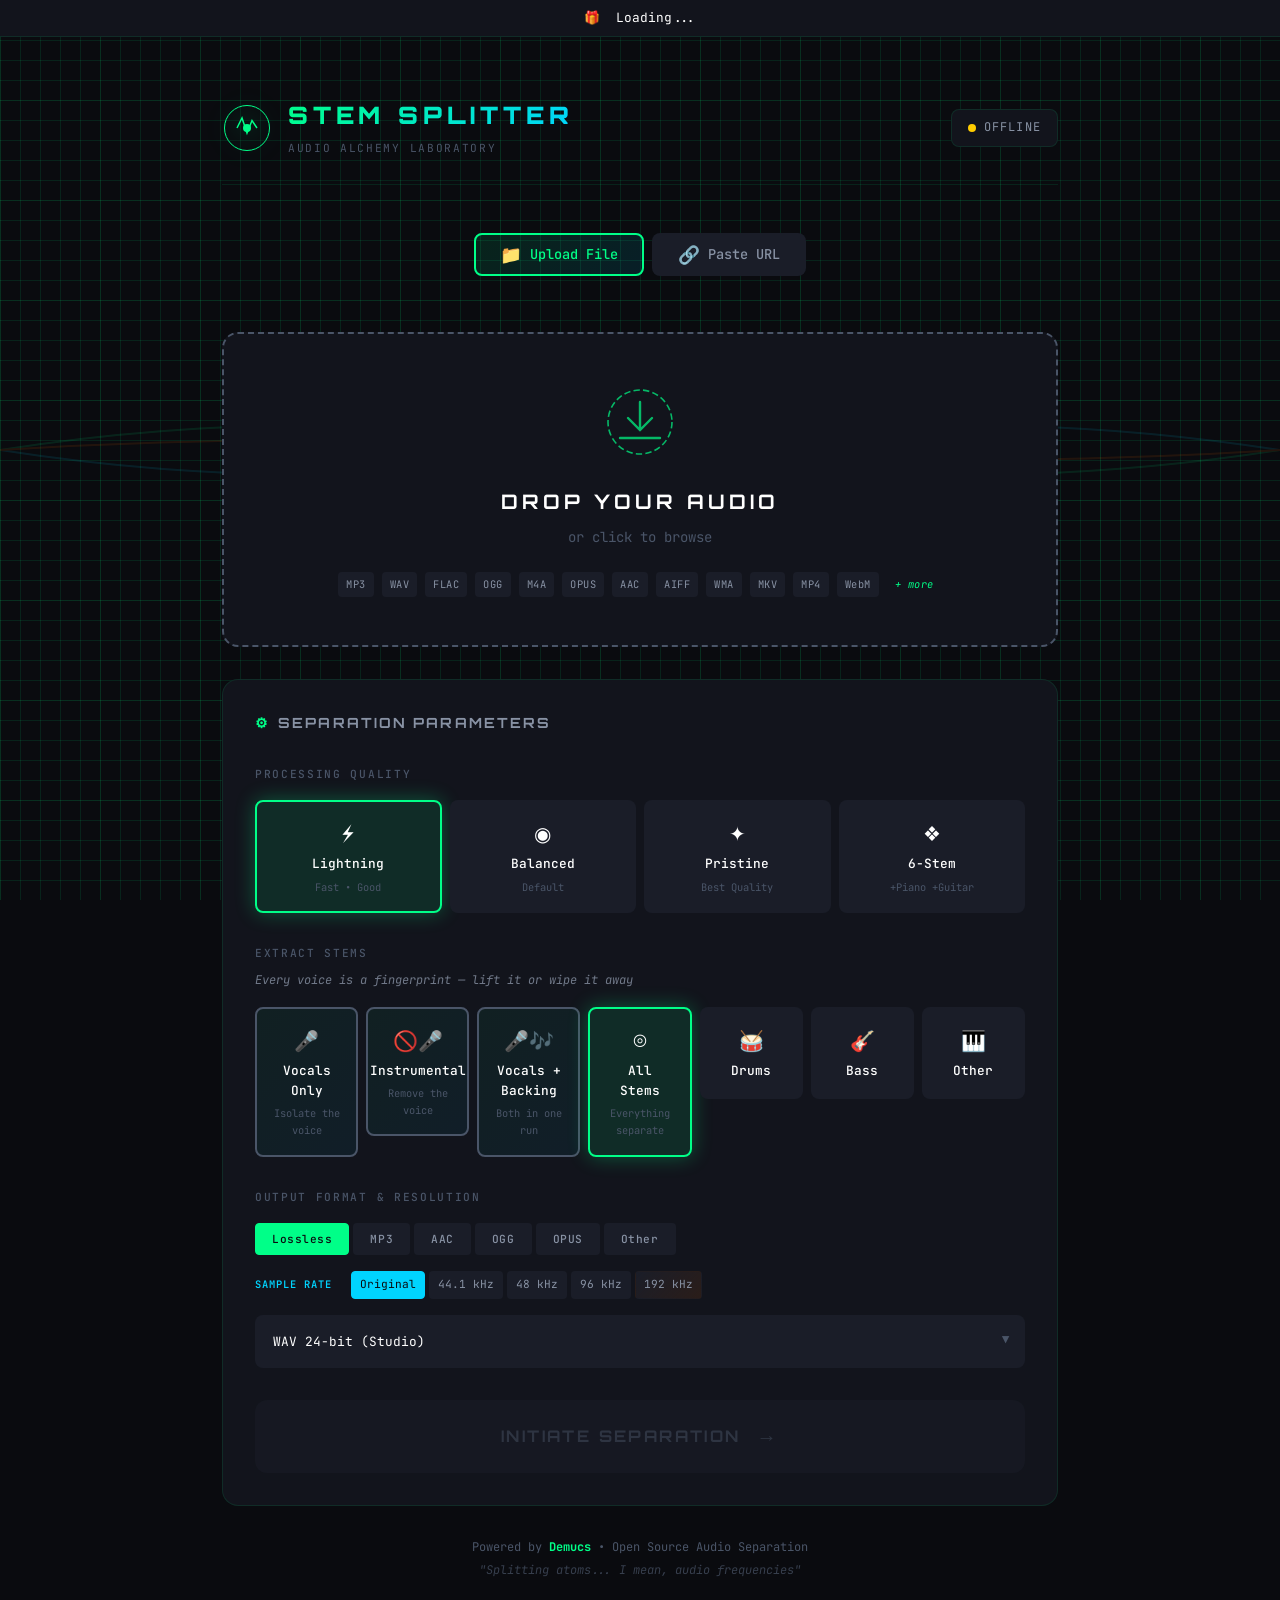
==== commit 48100111: "Add Vocals + Backing single run; unify YouTube bot-block user message. - New stems option vocals_ins" ====
--- a/templates/index.html
+++ b/templates/index.html
@@ -100,7 +100,7 @@
                 <div class="url-zone-content">
                     <div class="url-icon">🔗</div>
                     <h2>PASTE A URL</h2>
-                    <p>YouTube, SoundCloud, Bandcamp & 1000+ sites</p>
+                    <p>YouTube, SoundCloud, Bandcamp & 1000+ sites. If YouTube fails on this server, use <strong>Upload File</strong> — that always works.</p>
                     <div class="url-input-wrapper">
                         <input type="text" id="urlInput" placeholder="https://youtube.com/watch?v=..." autocomplete="off">
                         <button class="btn-extract" id="extractBtn">EXTRACT</button>
@@ -205,6 +205,14 @@
                                     <span class="radio-icon">🚫🎤</span>
                                     <span class="radio-title">Instrumental</span>
                                     <span class="radio-desc">Remove the voice</span>
+                                </div>
+                            </label>
+                            <label class="radio-card featured">
+                                <input type="radio" name="stems" value="vocals_instrumental">
+                                <div class="radio-content">
+                                    <span class="radio-icon">🎤🎶</span>
+                                    <span class="radio-title">Vocals + Backing</span>
+                                    <span class="radio-desc">Both in one run</span>
                                 </div>
                             </label>
                             <label class="radio-card">
